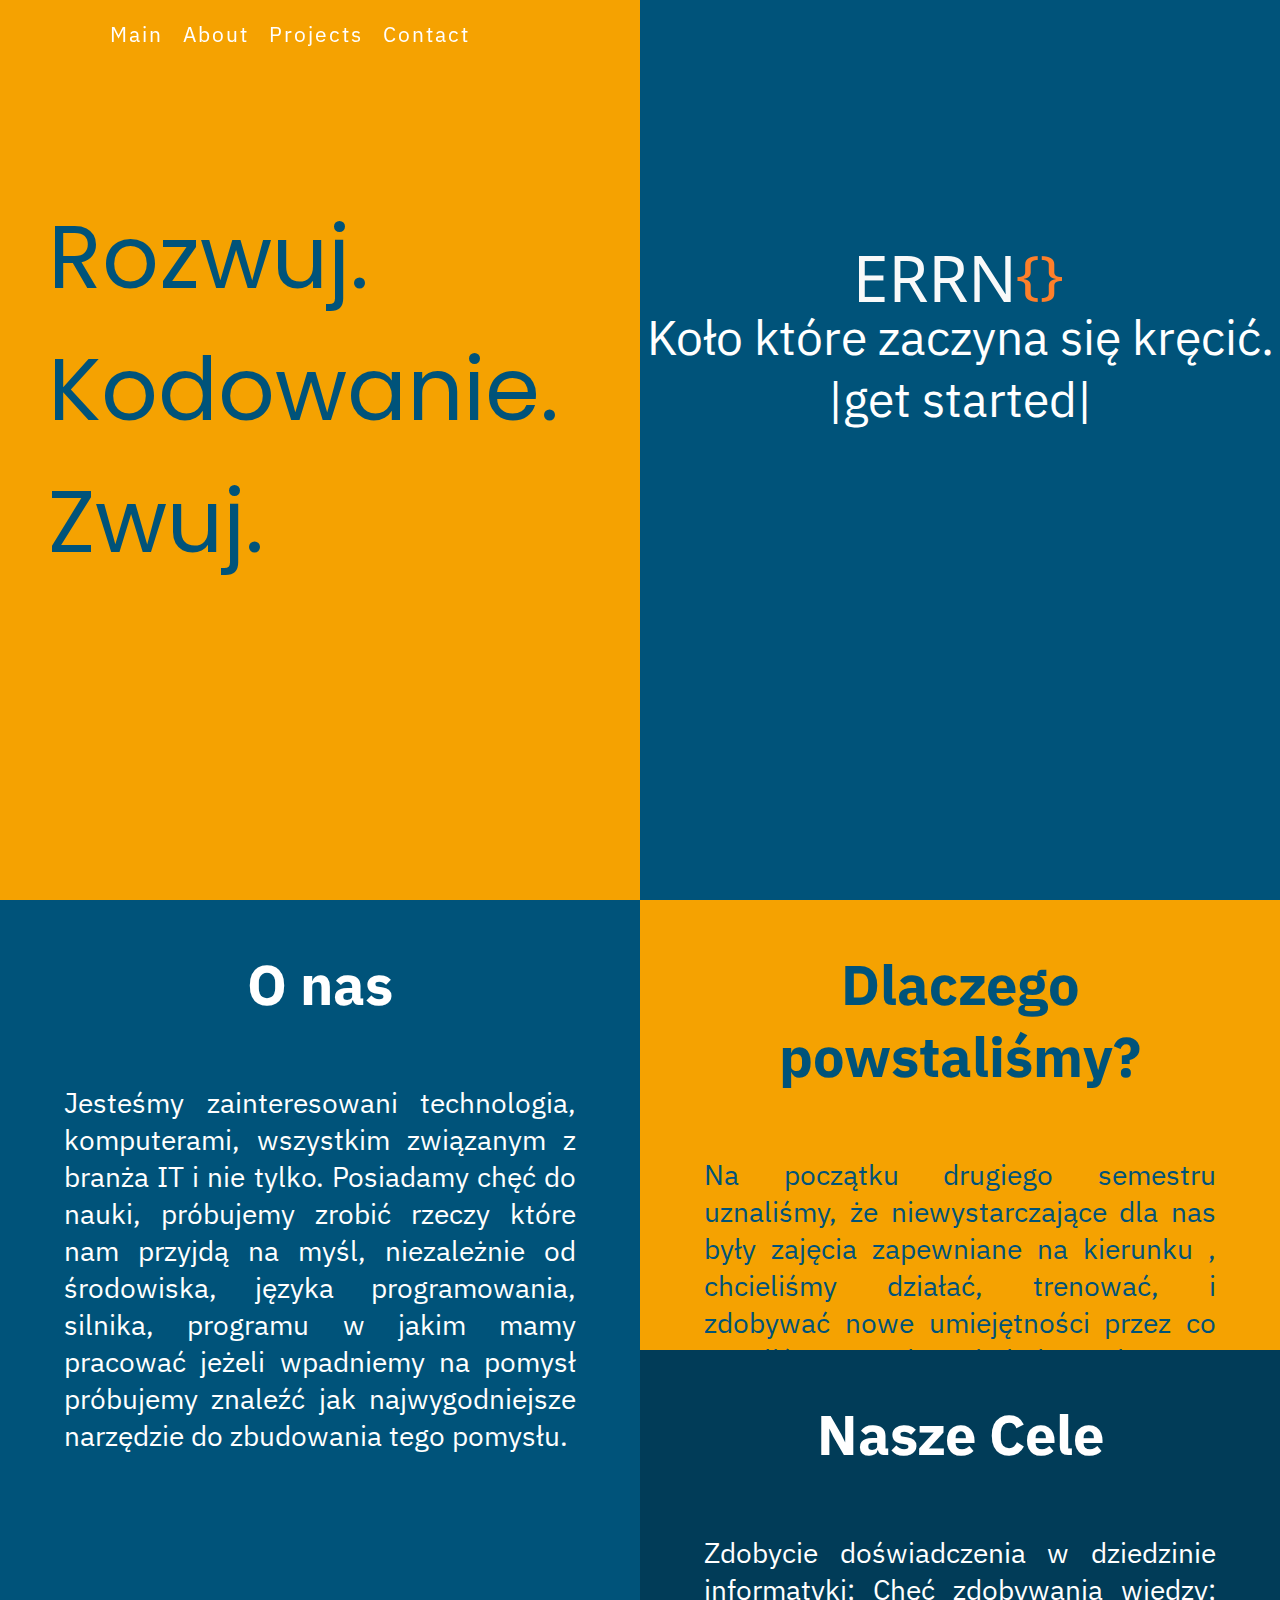
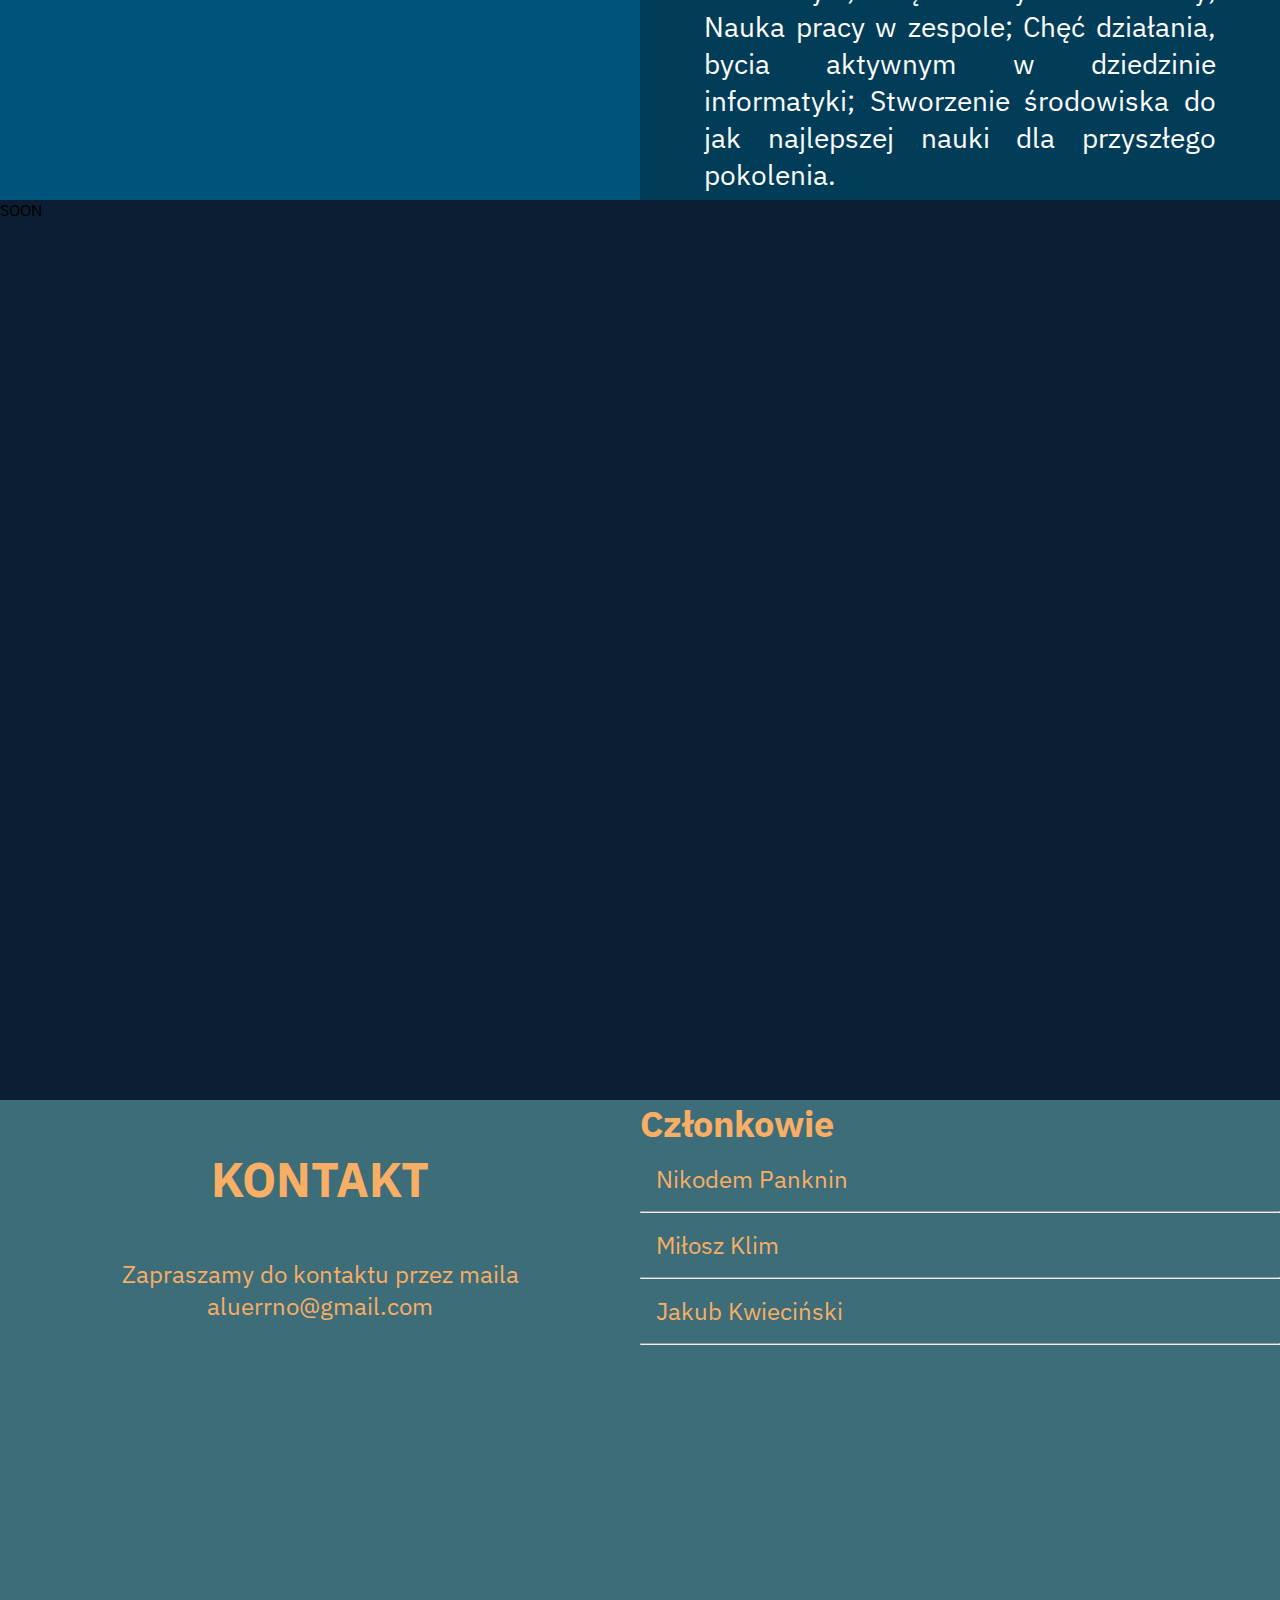
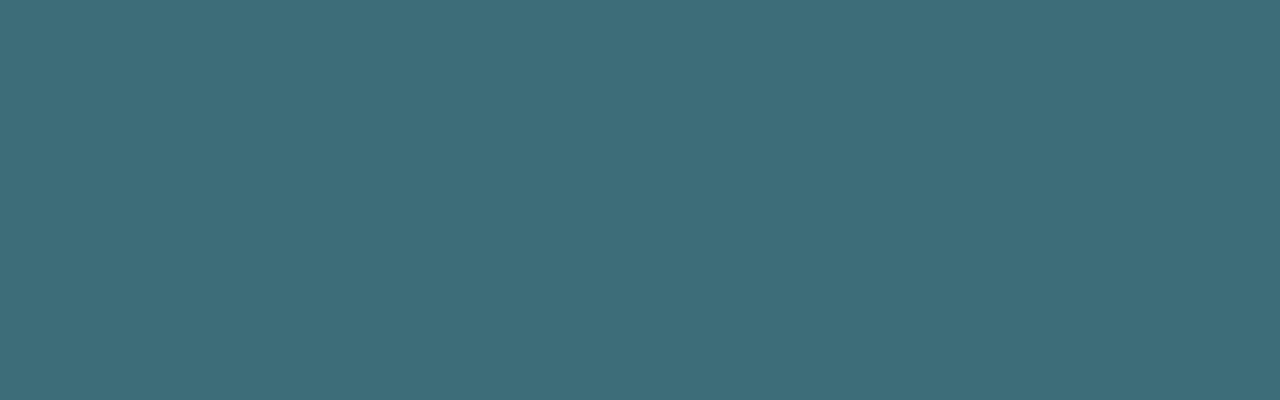
==== index.html @ de8c8b07 "Little oopsie" ====
<!DOCTYPE html>
<html lang="en">
<head>
    <meta charset="UTF-8">
    <meta http-equiv="X-UA-Compatible" content="IE=edge">
    <meta name="viewport" content="width=device-width, initial-scale=1.0">
    <title>Errno</title>
    <link rel="stylesheet" href="sectionsstyle.css">
        <link rel="preconnect" href="https://fonts.googleapis.com">
        <link rel="preconnect" href="https://fonts.gstatic.com" crossorigin>
        <link href="https://fonts.googleapis.com/css2?family=IBM+Plex+Sans:wght@100&family=Radio+Canada:wght@300&display=swap" rel="stylesheet"> 
       <link href="https://fonts.googleapis.com/css2?family=Poppins:wght@800&display=swap" rel="stylesheet"> 
</head>
<body>
    <header>
        <ul>
            <li><a href="#menu">Main</a></li>
            <li><a href="#about">About</a></li>
            <li><a href="#projects">Projects</a></li>
            <li><a href="#contact">Contact</a></li>
        </ul>
    </header>
    <section id="menu">
        <div class="rect1">
            <div class="left-main">
                <p>Rozwuj.</p>
                <p>Kodowanie.</p>
                <p>Zwuj.</p>
            </div>
        </div>
        </div>
        <div class="rect2">
            <div class="centered">
                <img src="lightLogo.png" alt="">
                <p>Koło które zaczyna się kręcić.</p>
                <p>|get started|</p>
            </div>
        </div>
    </section>
    <section id="about" class="section__about">
        <div class="rect3">
            <h1 class="about--title">O nas</h1>
            <p class="center--text">
                Jesteśmy zainteresowani technologia, komputerami, wszystkim związanym z branża IT
                i nie tylko. Posiadamy chęć do nauki, próbujemy zrobić rzeczy które nam przyjdą na myśl,
                niezależnie od środowiska, języka programowania, silnika, programu w jakim mamy pracować
                jeżeli wpadniemy na pomysł próbujemy znaleźć jak najwygodniejsze narzędzie do
                zbudowania tego pomysłu.
            </p>
            <img src="123.png" alt="">
        </div>
        <div class="rect4">
            <h1 class="about--title" style="color: var(--cl3);">Dlaczego powstaliśmy?</h1>
            <p class="center--text" style="color: var(--cl3);">
                Na początku drugiego semestru uznaliśmy, że niewystarczające dla nas były zajęcia
                zapewniane na kierunku , chcieliśmy działać, trenować, i zdobywać nowe umiejętności przez
                co uznaliśmy że założenie koła naukowego pozwoli nam rozwijać się w szybszym i bardziej
                elastycznym czasie.                   
            </p>
        </div>
        <div class="rect5">
            <h1 class="about--title">Nasze Cele</h1>
            <p class="center--text">
                Zdobycie doświadczenia w dziedzinie informatyki;
                Chęć zdobywania wiedzy;
                Nauka pracy w zespole;
                Chęć działania, bycia aktywnym w dziedzinie informatyki;
                Stworzenie środowiska do jak najlepszej nauki dla przyszłego pokolenia.
            </p>
        </div>
    </section>
    <section class="section__projects" id="projects">
        SOON
    </section>
    <section class="section__contact" id="contact">
        <div class="rect6">
            <h1 class="about--title">KONTAKT</h1>
            <p class="about--title">
                Zapraszamy do kontaktu przez maila <br> 
                aluerrno@gmail.com <br>
            </p>
        </div>
        <div class="rect7">
            <div class="test">
                <h2>Członkowie</h2>
                <p>Nikodem Panknin
                </p>
                <hr>
                <p>Miłosz Klim
                </p>
                <hr>
                <p>Jakub Kwieciński
                </p>
                <hr>

            </div>
        </div>
    </section>
    
    <script type="text/javascript">
        window.addEventListener("scroll", function(){
            var header = document.querySelector("header");
            header.classList.toggle("sticky", window.scrollY > 0);
        })
    </script>
</body>
</html>
---- sectionsstyle.css ----
@import url('https://fonts.googleapis.com/css2?family=Poppins:wght@200;300;400;500;600;700&display=swap');
*{
  margin: 0;
  padding: 0;
  box-sizing: border-box;
  font-family: 'IBM Plex Sans', sans-serif;
}

:root
{
    --white: rgb(255, 255, 255);
    --cl1: rgb(11, 30, 51);
    --cl2: rgb(1, 60, 88);
    --cl3: rgb(0, 83, 122);
    --cl4: rgb(245, 162, 1);
    --cl5: #3c6d79;
    --cl6: #f9ae65;
}

body
{
    min-height: 200vh;
}

/* ____________________ */
/*       Menu bar       */
/* _____________________*/


header
{
    position: fixed;
    top: 0;
    left: 0;
    width: 100%;
    display: flex;
    justify-content: left;
    align-items: center;
    transition: 0.6s;
    padding: 20px 100px;
    z-index: 100;
    /*pogrubić*/
}

header.sticky
{
    padding: 14px 100px;
}

header ul
{
    position: relative;
    display: flex;
    justify-content:center;
    align-items: center;
}

header ul li
{
    position: relative;
    list-style: none;
}

header ul li a
{
    position: relative;
    margin: 0 10px;
    text-decoration: none;
    color: var(--white);
    letter-spacing: 2px;
    font-weight: 500px;
    transition: 0.6s;
    font-size: 21px;
}

/* ____________________ */
/*       sections       */
/* _____________________*/

section
{
    position: relative;
    width: 100%;
    height: 100vh;
    background-size: cover;

    background-color: var(--cl1);
}

/*       section1       */

.section__menu
{
    position: relative;
    width: 100%;
    height: 100vh;
    background-size: cover;
}

.rect1
{
    left: 0%;
    position: absolute;
    height: 100%;
    width: 50%;
    clip-path: polygon(0 100%, 100% 100%, 100% 0, 0 0);;
    background: var(--cl4);
    animation-name: rect1anim;
    animation-duration: 1000ms;
}

@keyframes rect1anim {
    0%   {clip-path: polygon(0 0, 100% 0, 100% 0, 0 0);}

    100% {clip-path: polygon(0 100%, 100% 100%, 100% 0, 0 0);}
}

.rect2
{
    right: 0%;
    position: absolute;
    height: 100%;
    width: 50%;
    clip-path: polygon(0 100%, 100% 100%, 100% 0, 0 0);
    background: var(--cl3);
    animation-name: rect2anim;
    animation-duration: 1000ms;
}

@keyframes rect2anim {
    0%   {clip-path: polygon(0 100%, 100% 100%, 100% 100%, 0 100%);}

    100% {clip-path: polygon(0 100%, 100% 100%, 100% 0, 0 0);}
}

.centered
{
    margin-top: 40%;
    text-align: center;    
}

.left-main
{
    margin-left: 3rem; 
    margin-top: 30%;
    text-align: left;   
    color: var(--cl3);
}

.rect1 p
{
    font-family: 'Poppins', sans-serif;
    font-size: 88px;
}

.rect2 p
{
    color: var(--white);
    font-family: 'IBM Plex Sans', sans-serif;
    font-size: 48px;
}

/*       section2       */

.section__about
{
    color: var(--white);
    font-family: 'IBM Plex Sans', sans-serif;
    font-size: 28px;
}

.rect3
{
    left: 0%;
    position: absolute;
    height: 100%;
    width: 50%;
    clip-path: polygon(0 0, 100% 0, 100% 100%, 0% 100%);
    background: var(--cl3);
    animation-name: rect3anim;
    animation-duration: 500ms;
}

@keyframes rect3anim {
    0%   {clip-path: polygon(0 0, 0 0, 0 100%, 0% 100%);}

    100% {clip-path: polygon(0 0, 100% 0, 100% 100%, 0% 100%);}
}

.rect4
{
    right: 0%;
    top: 0%;
    position: absolute;
    height: 50%;
    width: 50%;
    clip-path: polygon(0 0, 100% 0, 100% 100%, 0% 100%);
    background: var(--cl4);
    animation-name: rect4anim;
    animation-duration: 500ms;
}

@keyframes rect4anim {
    0%   {clip-path: polygon(0 0, 0 0, 0 100%, 0% 100%);}

    100% {clip-path: polygon(0 0, 100% 0, 100% 100%, 0% 100%);}
}

.rect5
{
    position: absolute;
    right: 0%;
    top: 50%;
    height: 50%;
    width: 50%;
    clip-path: polygon(0 100%, 100% 100%, 100% 0, 0 0);;
    background: var(--cl2);
    animation-name: rect5anim;
    animation-duration: 1000ms;
}

@keyframes rect5anim {
    0%   {clip-path: polygon(0 0, 100% 0, 100% 0, 0 0);}

    100% {clip-path: polygon(0 100%, 100% 100%, 100% 0, 0 0);}
}

.about--title
{
    margin: 3rem;
    text-align: center;
}

.center--text
{
    margin: 4rem;
    display: flex;
    text-align: justify;
    text-justify: inter-word;
    height: 100vh;
}

/*       section4       */

.section__contact
{
    color: var(--cl6);
    font-family: 'IBM Plex Sans', sans-serif;
    font-size: 24px;
}

.rect6
{
    left: 0%;
    position: absolute;
    height: 100%;
    width: 50%;
    background: var(--cl5);
}

.rect7
{
    right: 0%;
    position: absolute;
    height: 100%;
    width: 50%;
    background: var(--cl5);
}


.rect7 p
{
    margin: 1rem;
    text-align: justify;
    text-justify: inter-word;
}
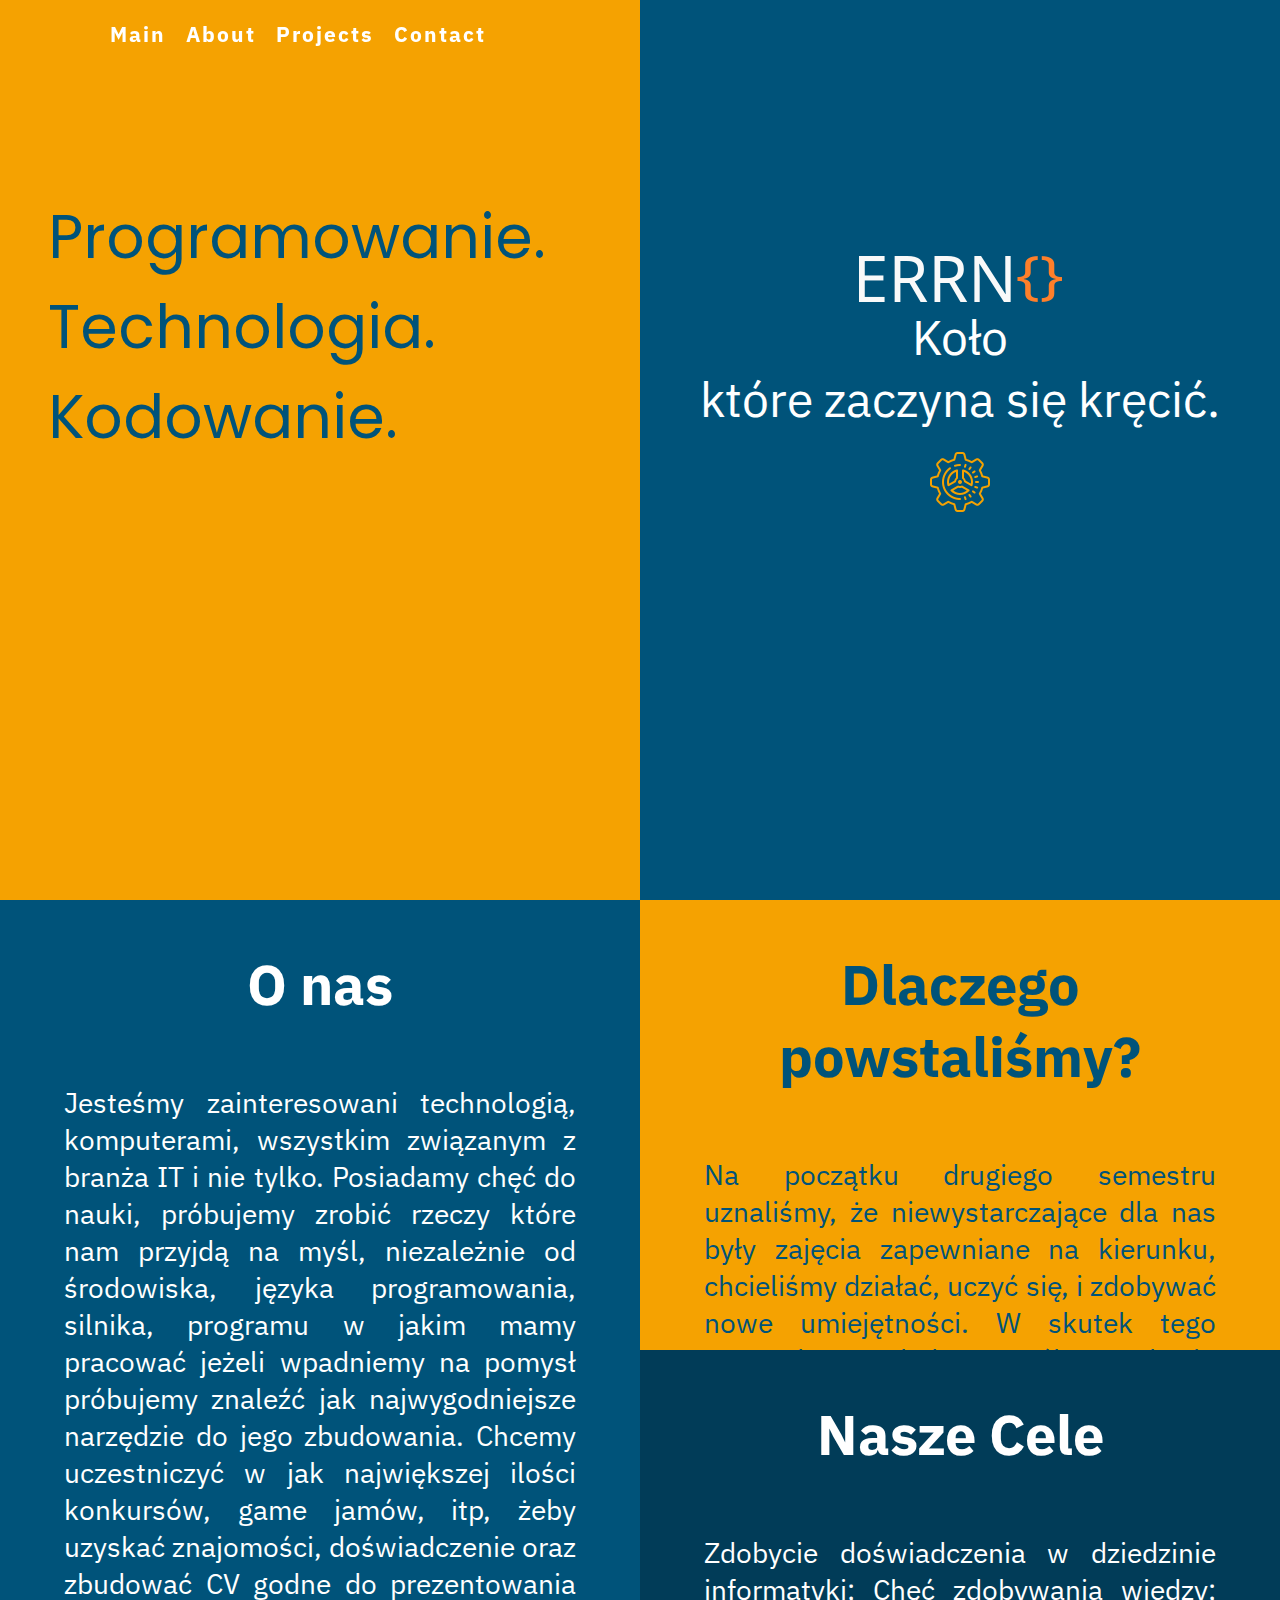
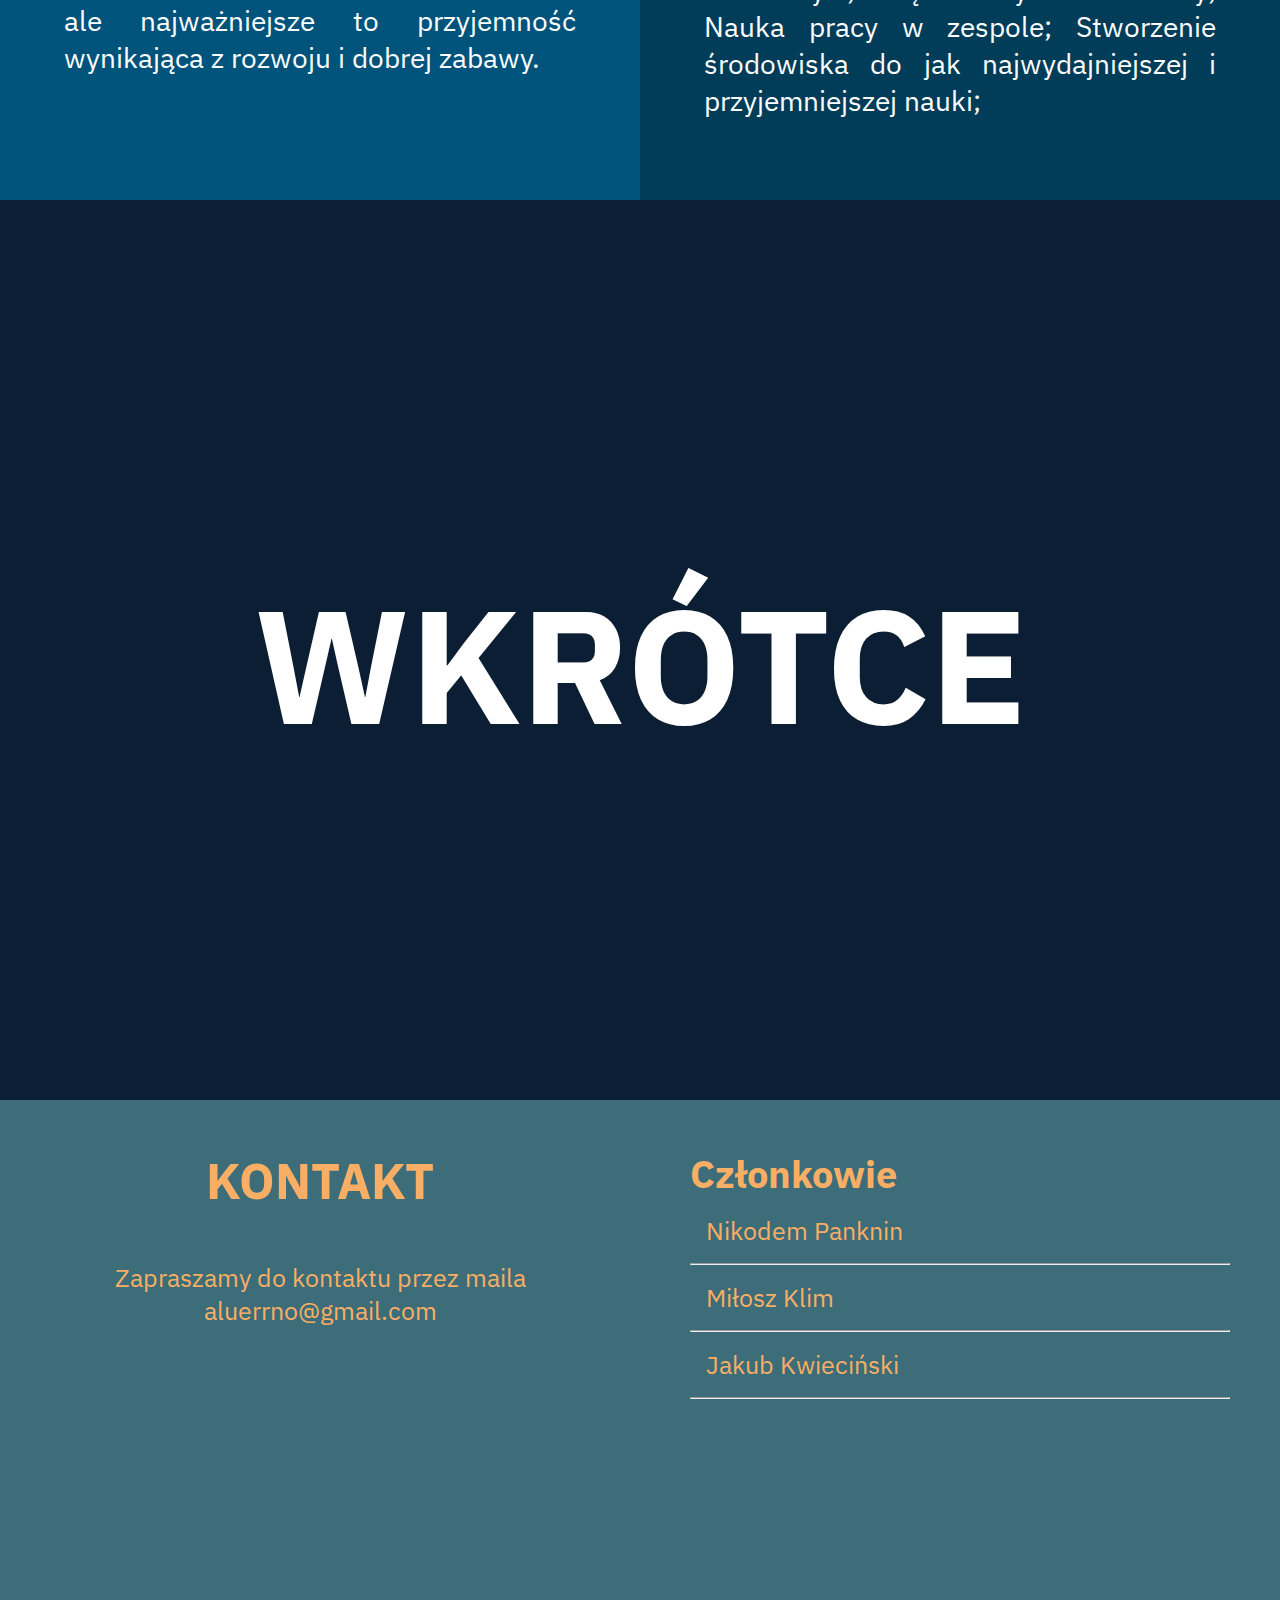
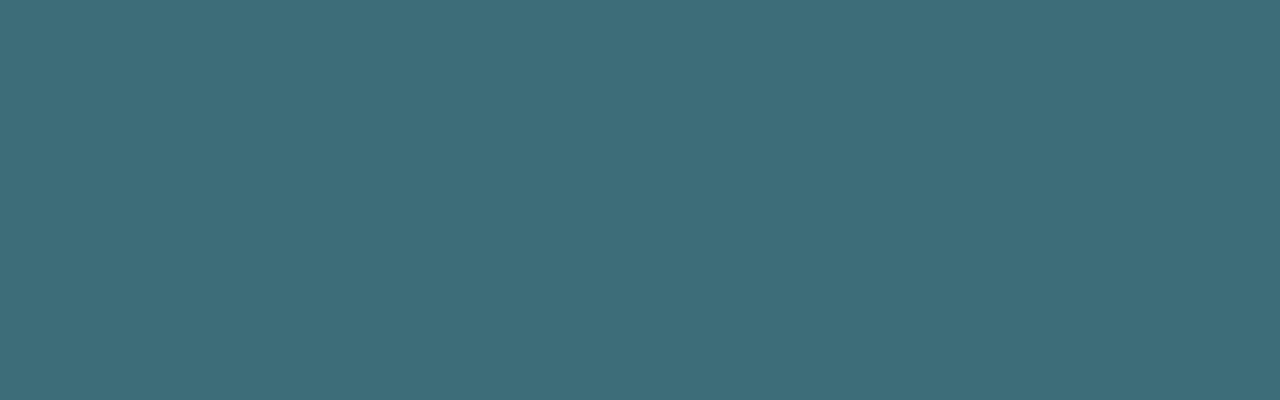
==== commit 5a8e04c2: "Fix Jakub" ====
--- a/index.html
+++ b/index.html
@@ -23,17 +23,18 @@
     <section id="menu">
         <div class="rect1">
             <div class="left-main">
-                <p>Rozwuj.</p>
+                <p>Programowanie.</p>
+                <p>Technologia.</p>
                 <p>Kodowanie.</p>
-                <p>Zwuj.</p>
             </div>
         </div>
         </div>
         <div class="rect2">
             <div class="centered">
                 <img src="lightLogo.png" alt="">
-                <p>Koło które zaczyna się kręcić.</p>
-                <p>|get started|</p>
+                <p>Koło </p>
+                <p>które zaczyna się kręcić.</p>
+                <img class="gear-img" src="gear.png" alt="gear">
             </div>
         </div>
     </section>
@@ -41,11 +42,13 @@
         <div class="rect3">
             <h1 class="about--title">O nas</h1>
             <p class="center--text">
-                Jesteśmy zainteresowani technologia, komputerami, wszystkim związanym z branża IT
+                Jesteśmy zainteresowani technologią, komputerami, wszystkim związanym z branża IT
                 i nie tylko. Posiadamy chęć do nauki, próbujemy zrobić rzeczy które nam przyjdą na myśl,
                 niezależnie od środowiska, języka programowania, silnika, programu w jakim mamy pracować
                 jeżeli wpadniemy na pomysł próbujemy znaleźć jak najwygodniejsze narzędzie do
-                zbudowania tego pomysłu.
+                jego zbudowania. Chcemy uczestniczyć w jak największej ilości konkursów, game jamów,
+                itp, żeby uzyskać znajomości, doświadczenie oraz zbudować CV godne do prezentowania
+                ale najważniejsze to przyjemność wynikająca z rozwoju i dobrej zabawy.
             </p>
             <img src="123.png" alt="">
         </div>
@@ -53,9 +56,8 @@
             <h1 class="about--title" style="color: var(--cl3);">Dlaczego powstaliśmy?</h1>
             <p class="center--text" style="color: var(--cl3);">
                 Na początku drugiego semestru uznaliśmy, że niewystarczające dla nas były zajęcia
-                zapewniane na kierunku , chcieliśmy działać, trenować, i zdobywać nowe umiejętności przez
-                co uznaliśmy że założenie koła naukowego pozwoli nam rozwijać się w szybszym i bardziej
-                elastycznym czasie.                   
+                zapewniane na kierunku, chcieliśmy działać, uczyć się, i zdobywać nowe umiejętności.
+                W skutek tego powstało owe koło, z myślą o nabyciu takich możliwości.
             </p>
         </div>
         <div class="rect5">
@@ -64,13 +66,14 @@
                 Zdobycie doświadczenia w dziedzinie informatyki;
                 Chęć zdobywania wiedzy;
                 Nauka pracy w zespole;
-                Chęć działania, bycia aktywnym w dziedzinie informatyki;
-                Stworzenie środowiska do jak najlepszej nauki dla przyszłego pokolenia.
+                Stworzenie środowiska do jak najwydajniejszej i przyjemniejszej nauki;
             </p>
         </div>
     </section>
     <section class="section__projects" id="projects">
-        SOON
+        <div class="projekty-h">
+            <h1>WKRÓTCE</h1>
+        </div>
     </section>
     <section class="section__contact" id="contact">
         <div class="rect6">
--- a/sectionsstyle.css
+++ b/sectionsstyle.css
@@ -68,9 +68,10 @@
     text-decoration: none;
     color: var(--white);
     letter-spacing: 2px;
-    font-weight: 500px;
+    font-weight: bolder;
     transition: 0.6s;
     font-size: 21px;
+
 }
 
 /* ____________________ */
@@ -150,7 +151,7 @@
 .rect1 p
 {
     font-family: 'Poppins', sans-serif;
-    font-size: 88px;
+    font-size: 60px;
 }
 
 .rect2 p
@@ -160,6 +161,18 @@
     font-size: 48px;
 }
 
+.gear-img{
+ margin-top: 20px;
+ animation: rotation 25s infinite linear;
+}
+@keyframes rotation {
+    from {
+      transform: rotate(0deg);
+    }
+    to {
+      transform: rotate(359deg);
+    }
+  }
 /*       section2       */
 
 .section__about
@@ -240,13 +253,23 @@
     height: 100vh;
 }
 
+/*       section3       */
+
+.projekty-h{
+    font-family: 'IBM Plex Sans', sans-serif;
+    font-size: 500%;
+    text-align: center;
+    color: var(--white);
+    padding-top: 40vh;
+}
+
 /*       section4       */
 
 .section__contact
 {
     color: var(--cl6);
     font-family: 'IBM Plex Sans', sans-serif;
-    font-size: 24px;
+    font-size: 25px;
 }
 
 .rect6
@@ -265,6 +288,10 @@
     height: 100%;
     width: 50%;
     background: var(--cl5);
+}
+
+.test{
+    padding: 50px;
 }
 
 
@@ -274,3 +301,4 @@
     text-align: justify;
     text-justify: inter-word;
 }
+
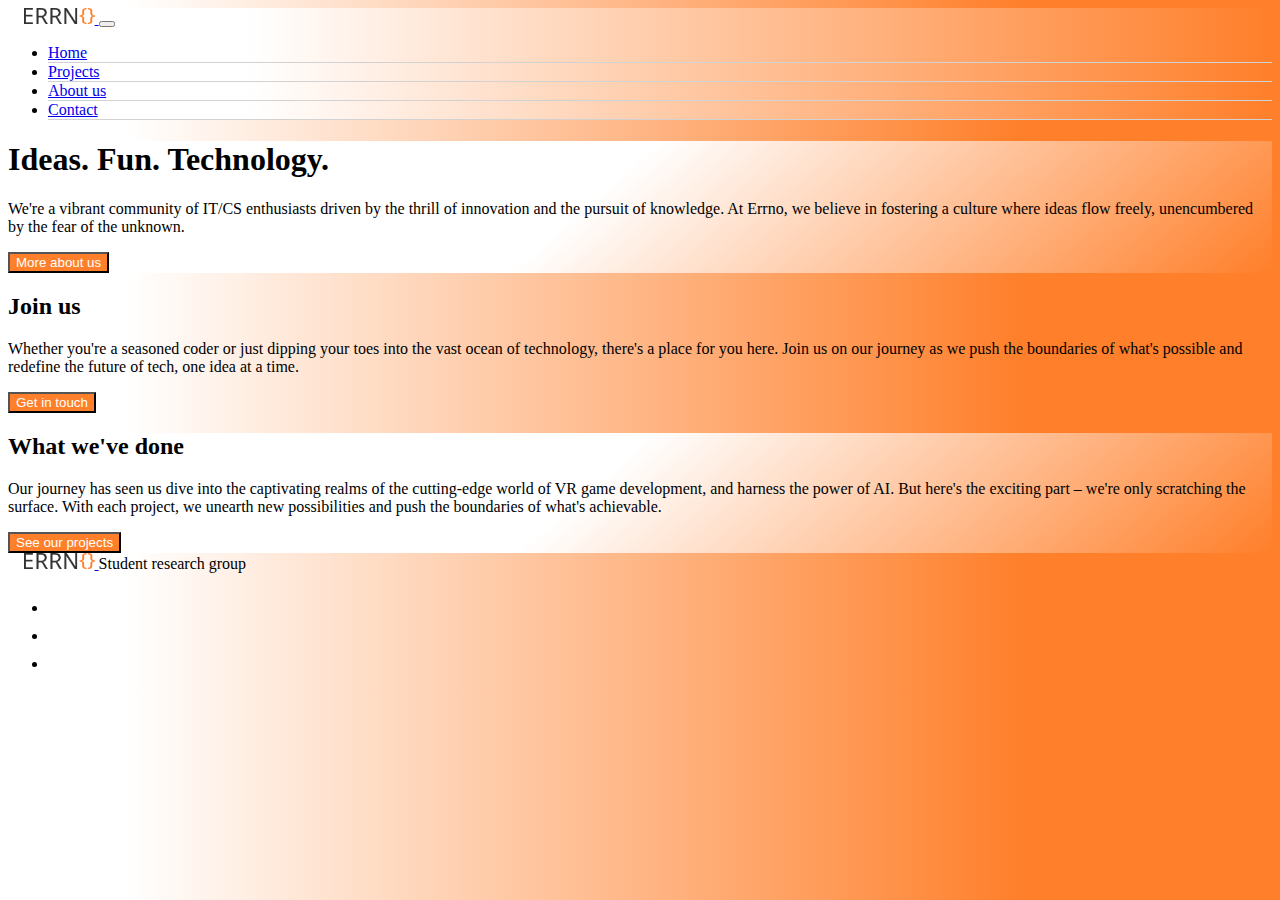
==== commit b3fa1b91: "font and container fix" ====
--- a/index.html
+++ b/index.html
@@ -2,109 +2,96 @@
 <html lang="en">
 <head>
     <meta charset="UTF-8">
-    <meta http-equiv="X-UA-Compatible" content="IE=edge">
-    <meta name="viewport" content="width=device-width, initial-scale=1.0">
+    <meta name="viewport" content="width=device-width, initial-scale=2.0">
+    <link href="https://cdn.jsdelivr.net/npm/bootstrap@5.3.2/dist/css/bootstrap.min.css" rel="stylesheet" integrity="sha384-T3c6CoIi6uLrA9TneNEoa7RxnatzjcDSCmG1MXxSR1GAsXEV/Dwwykc2MPK8M2HN" crossorigin="anonymous">
+    <script src="https://cdn.jsdelivr.net/npm/bootstrap@5.3.2/dist/js/bootstrap.bundle.min.js" integrity="sha384-C6RzsynM9kWDrMNeT87bh95OGNyZPhcTNXj1NW7RuBCsyN/o0jlpcV8Qyq46cDfL" crossorigin="anonymous"></script>
+    <link rel="preconnect" href="https://fonts.googleapis.com">
+    <link rel="preconnect" href="https://fonts.gstatic.com" crossorigin>
+    <link href="https://fonts.googleapis.com/css2?family=Micro+5&family=Source+Code+Pro:ital,wght@0,200..900;1,200..900&display=swap" rel="stylesheet">
+    <link rel="stylesheet" href="styles.css">
     <title>Errno</title>
-    <link rel="stylesheet" href="sectionsstyle.css">
-        <link rel="preconnect" href="https://fonts.googleapis.com">
-        <link rel="preconnect" href="https://fonts.gstatic.com" crossorigin>
-        <link href="https://fonts.googleapis.com/css2?family=IBM+Plex+Sans:wght@100&family=Radio+Canada:wght@300&display=swap" rel="stylesheet"> 
-       <link href="https://fonts.googleapis.com/css2?family=Poppins:wght@800&display=swap" rel="stylesheet"> 
 </head>
 <body>
-    <header>
-        <ul>
-            <li><a href="#menu">Main</a></li>
-            <li><a href="#about">About</a></li>
-            <li><a href="#projects">Projects</a></li>
-            <li><a href="#contact">Contact</a></li>
-        </ul>
-    </header>
-    <section id="menu">
-        <div class="rect1">
-            <div class="left-main">
-                <p>Programowanie.</p>
-                <p>Technologia.</p>
-                <p>Kodowanie.</p>
-            </div>
+  <nav class="navbar navbar-expand-lg bg-body-tertiary">
+      <div class="container-fluid">
+        <a class="navbar-brand" href="index.html" style="padding-left: 1rem; padding-bottom: 0.5rem;">
+          <img id="logo" src="images/darkLogo.png" alt="Errno" style="height: 1rem;">
+        </a>
+        <button class="navbar-toggler" type="button" data-bs-toggle="collapse" data-bs-target="#navbarSupportedContent" aria-controls="navbarSupportedContent" aria-expanded="false" aria-label="Toggle navigation">
+          <span class="navbar-toggler-icon"></span>
+        </button>
+        <div class="collapse navbar-collapse" id="navbarSupportedContent">
+          <ul class="navbar-nav me-auto mb-2 mb-lg-0" >
+            <li class="nav-item">
+              <a class="nav-link active" aria-current="page" href="index.html">Home</a>
+            </li>
+            <li class="nav-item">
+              <a class="nav-link" href="projects.html">Projects</a>
+            </li>
+            <li class="nav-item">
+              <a class="nav-link" href="about.html">About us</a>
+            </li>
+            <li class="nav-item">
+              <a class="nav-link" href="contact.html">Contact</a>
+            </li>
+          </ul>
         </div>
+      </div>
+  </nav>
+  
+  <main class="container-fluid">
+    <div class="container-fluid">
+      <div class="p-3 mb-4 bg-body-tertiary rounded-3 gradient-color">
+        <div class="container-fluid py-2">
+          <h1 class="display-6 fw-bold">Ideas. Fun. Technology. </h1>
+          <p class="col-md-8 fs-5 lead">We're a vibrant community of IT/CS enthusiasts driven by the thrill of innovation and the pursuit of knowledge. At Errno, we believe in fostering a culture where ideas flow freely, unencumbered by the fear of the unknown.</p>
+          <button class="btn btn-md btn-about" type="button">More about us</button>
         </div>
-        <div class="rect2">
-            <div class="centered">
-                <img src="lightLogo.png" alt="">
-                <p>Koło </p>
-                <p>które zaczyna się kręcić.</p>
-                <img class="gear-img" src="gear.png" alt="gear">
-            </div>
+      </div>
+      <div class="row align-items-md-stretch">
+        <div class="col-md-6 mb-3">
+          <div class="h-100 p-5 bg-body-tertiary rounded-3">
+            <h2 class="fw-bold fs-1">Join us</h2>
+            <p class="fs-5 lead">Whether you're a seasoned coder or just dipping your toes into the vast ocean of technology, there's a place for you here. Join us on our journey as we push the boundaries of what's possible and redefine the future of tech, one idea at a time.</p>
+            <button class="btn btn-md btn-about" type="button">Get in touch</button>
+          </div>
         </div>
-    </section>
-    <section id="about" class="section__about">
-        <div class="rect3">
-            <h1 class="about--title">O nas</h1>
-            <p class="center--text">
-                Jesteśmy zainteresowani technologią, komputerami, wszystkim związanym z branża IT
-                i nie tylko. Posiadamy chęć do nauki, próbujemy zrobić rzeczy które nam przyjdą na myśl,
-                niezależnie od środowiska, języka programowania, silnika, programu w jakim mamy pracować
-                jeżeli wpadniemy na pomysł próbujemy znaleźć jak najwygodniejsze narzędzie do
-                jego zbudowania. Chcemy uczestniczyć w jak największej ilości konkursów, game jamów,
-                itp, żeby uzyskać znajomości, doświadczenie oraz zbudować CV godne do prezentowania
-                ale najważniejsze to przyjemność wynikająca z rozwoju i dobrej zabawy.
-            </p>
-            <img src="123.png" alt="">
+        <div class="col-md-6 mb-3">
+          <div class="h-100 p-5 bg-body-tertiary rounded-3 gradient-color">
+            <h2 class="fw-bold fs-1">What we've done</h2>
+            <p class="fs-5 lead">Our journey has seen us dive into the captivating realms of the cutting-edge world of VR game development, and harness the power of AI. But here's the exciting part – we're only scratching the surface. With each project, we unearth new possibilities and push the boundaries of what's achievable.</p>
+            <button class="btn btn-about" type="button">See our projects</button>
+          </div>
         </div>
-        <div class="rect4">
-            <h1 class="about--title" style="color: var(--cl3);">Dlaczego powstaliśmy?</h1>
-            <p class="center--text" style="color: var(--cl3);">
-                Na początku drugiego semestru uznaliśmy, że niewystarczające dla nas były zajęcia
-                zapewniane na kierunku, chcieliśmy działać, uczyć się, i zdobywać nowe umiejętności.
-                W skutek tego powstało owe koło, z myślą o nabyciu takich możliwości.
-            </p>
-        </div>
-        <div class="rect5">
-            <h1 class="about--title">Nasze Cele</h1>
-            <p class="center--text">
-                Zdobycie doświadczenia w dziedzinie informatyki;
-                Chęć zdobywania wiedzy;
-                Nauka pracy w zespole;
-                Stworzenie środowiska do jak najwydajniejszej i przyjemniejszej nauki;
-            </p>
-        </div>
-    </section>
-    <section class="section__projects" id="projects">
-        <div class="projekty-h">
-            <h1>WKRÓTCE</h1>
-        </div>
-    </section>
-    <section class="section__contact" id="contact">
-        <div class="rect6">
-            <h1 class="about--title">KONTAKT</h1>
-            <p class="about--title">
-                Zapraszamy do kontaktu przez maila <br> 
-                aluerrno@gmail.com <br>
-            </p>
-        </div>
-        <div class="rect7">
-            <div class="test">
-                <h2>Członkowie</h2>
-                <p>Nikodem Panknin
-                </p>
-                <hr>
-                <p>Miłosz Klim
-                </p>
-                <hr>
-                <p>Jakub Kwieciński
-                </p>
-                <hr>
 
-            </div>
-        </div>
-    </section>
-    
-    <script type="text/javascript">
-        window.addEventListener("scroll", function(){
-            var header = document.querySelector("header");
-            header.classList.toggle("sticky", window.scrollY > 0);
-        })
-    </script>
+      </div>
+    </div>
+
+  </main>
+
+  <footer class="d-flex flex-wrap justify-content-between align-items-center py-4 my-1 border-top">
+    <div class="col-md-4 d-flex align-items-center">
+      <a href="index.html" class="mb-3 me-2 mb-md-0 text-body-secondary text-decoration-none lh-1" style="padding-left: 1rem;">
+        <img src="images/darkLogo.png" alt="Errno" style="height: 1rem;">
+      </a>
+      <span class="mb-3 mb-md-0 text-body-secondary">Student research group</span>
+    </div>
+
+    <ul class="nav col-md-4 justify-content-end list-unstyled d-flex px-4">
+      <li class="ms-3"><a class="text-body-primary" href="#"><svg xmlns="http://www.w3.org/2000/svg" width="24" height="24" fill="white" class="bi bi-youtube" viewBox="0 0 16 16">
+        <path d="M8.051 1.999h.089c.822.003 4.987.033 6.11.335a2.01 2.01 0 0 1 1.415 1.42c.101.38.172.883.22 1.402l.01.104.022.26.008.104c.065.914.073 1.77.074 1.957v.075c-.001.194-.01 1.108-.082 2.06l-.008.105-.009.104c-.05.572-.124 1.14-.235 1.558a2.01 2.01 0 0 1-1.415 1.42c-1.16.312-5.569.334-6.18.335h-.142c-.309 0-1.587-.006-2.927-.052l-.17-.006-.087-.004-.171-.007-.171-.007c-1.11-.049-2.167-.128-2.654-.26a2.01 2.01 0 0 1-1.415-1.419c-.111-.417-.185-.986-.235-1.558L.09 9.82l-.008-.104A31 31 0 0 1 0 7.68v-.123c.002-.215.01-.958.064-1.778l.007-.103.003-.052.008-.104.022-.26.01-.104c.048-.519.119-1.023.22-1.402a2.01 2.01 0 0 1 1.415-1.42c.487-.13 1.544-.21 2.654-.26l.17-.007.172-.006.086-.003.171-.007A100 100 0 0 1 7.858 2zM6.4 5.209v4.818l4.157-2.408z"/>
+      </svg></a></li>
+      
+      <li class="ms-3"><a class="text-body-secondary" href="https://www.facebook.com/Errno404"><svg xmlns="http://www.w3.org/2000/svg" width="24" height="24" fill="white" class="bi bi-facebook" viewBox="0 0 16 16">
+        <path d="M16 8.049c0-4.446-3.582-8.05-8-8.05C3.58 0-.002 3.603-.002 8.05c0 4.017 2.926 7.347 6.75 7.951v-5.625h-2.03V8.05H6.75V6.275c0-2.017 1.195-3.131 3.022-3.131.876 0 1.791.157 1.791.157v1.98h-1.009c-.993 0-1.303.621-1.303 1.258v1.51h2.218l-.354 2.326H9.25V16c3.824-.604 6.75-3.934 6.75-7.951"/>
+      </svg></a></li>
+      <li class="ms-3"><a class="text-body-secondary" href="https://github.com/Studenckie-Kolo-Naukowe-ERRNO">
+        <svg xmlns="http://www.w3.org/2000/svg" width="24" height="24" fill="white" class="bi bi-github" viewBox="0 0 16 16">
+          <path d="M8 0C3.58 0 0 3.58 0 8c0 3.54 2.29 6.53 5.47 7.59.4.07.55-.17.55-.38 0-.19-.01-.82-.01-1.49-2.01.37-2.53-.49-2.69-.94-.09-.23-.48-.94-.82-1.13-.28-.15-.68-.52-.01-.53.63-.01 1.08.58 1.23.82.72 1.21 1.87.87 2.33.66.07-.52.28-.87.51-1.07-1.78-.2-3.64-.89-3.64-3.95 0-.87.31-1.59.82-2.15-.08-.2-.36-1.02.08-2.12 0 0 .67-.21 2.2.82.64-.18 1.32-.27 2-.27s1.36.09 2 .27c1.53-1.04 2.2-.82 2.2-.82.44 1.1.16 1.92.08 2.12.51.56.82 1.27.82 2.15 0 3.07-1.87 3.75-3.65 3.95.29.25.54.73.54 1.48 0 1.07-.01 1.93-.01 2.2 0 .21.15.46.55.38A8.01 8.01 0 0 0 16 8c0-4.42-3.58-8-8-8"/>
+        </svg>
+      </a></li>
+    </ul>
+  </footer>
+
 </body>
 </html>--- a/styles.css
+++ b/styles.css
@@ -0,0 +1,36 @@
+
+
+nav {
+    background: rgb(255,255,255);
+    background: linear-gradient(90deg, rgba(255,255,255,1) 19%, rgba(255,127,42,1) 100%); 
+}
+
+.nav-item {
+    border-bottom: 1px rgb(210, 210, 210) solid;
+}
+
+
+
+body {
+    background: rgb(255,255,255);
+    background: linear-gradient(90deg, rgba(255,255,255,1) 10%, rgba(255,127,42,1) 80%); 
+}
+
+.btn-about {
+    background-color: #ff7f2a;
+    color: white;
+}
+
+.btn-about:hover {
+    background-color: #ff7f2a;
+}
+
+.gradient-color {
+    background: rgb(255,255,255);
+    background: linear-gradient(139deg, rgba(255,255,255,1) 46%, rgba(255,127,42,1) 100%);
+    border-color: transparent;
+}
+
+.abouts{
+    text-align: center;
+  }
